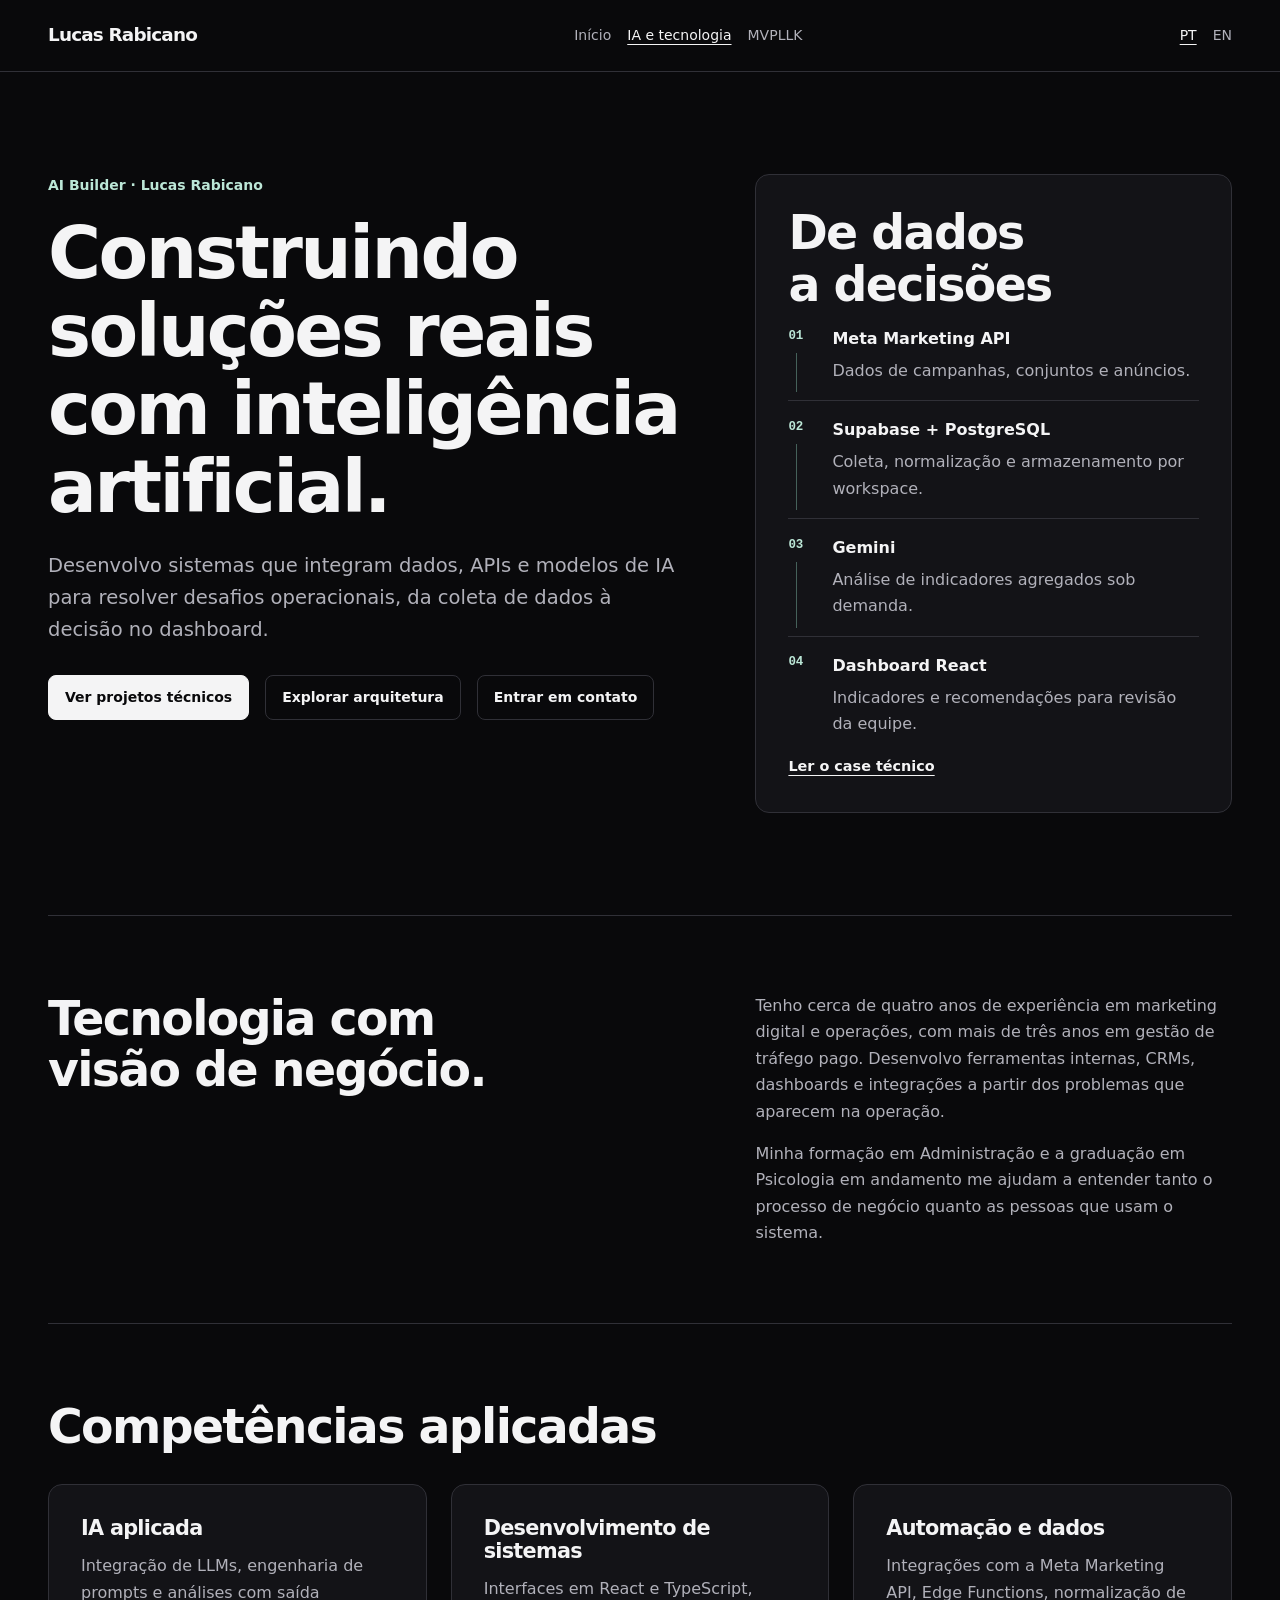
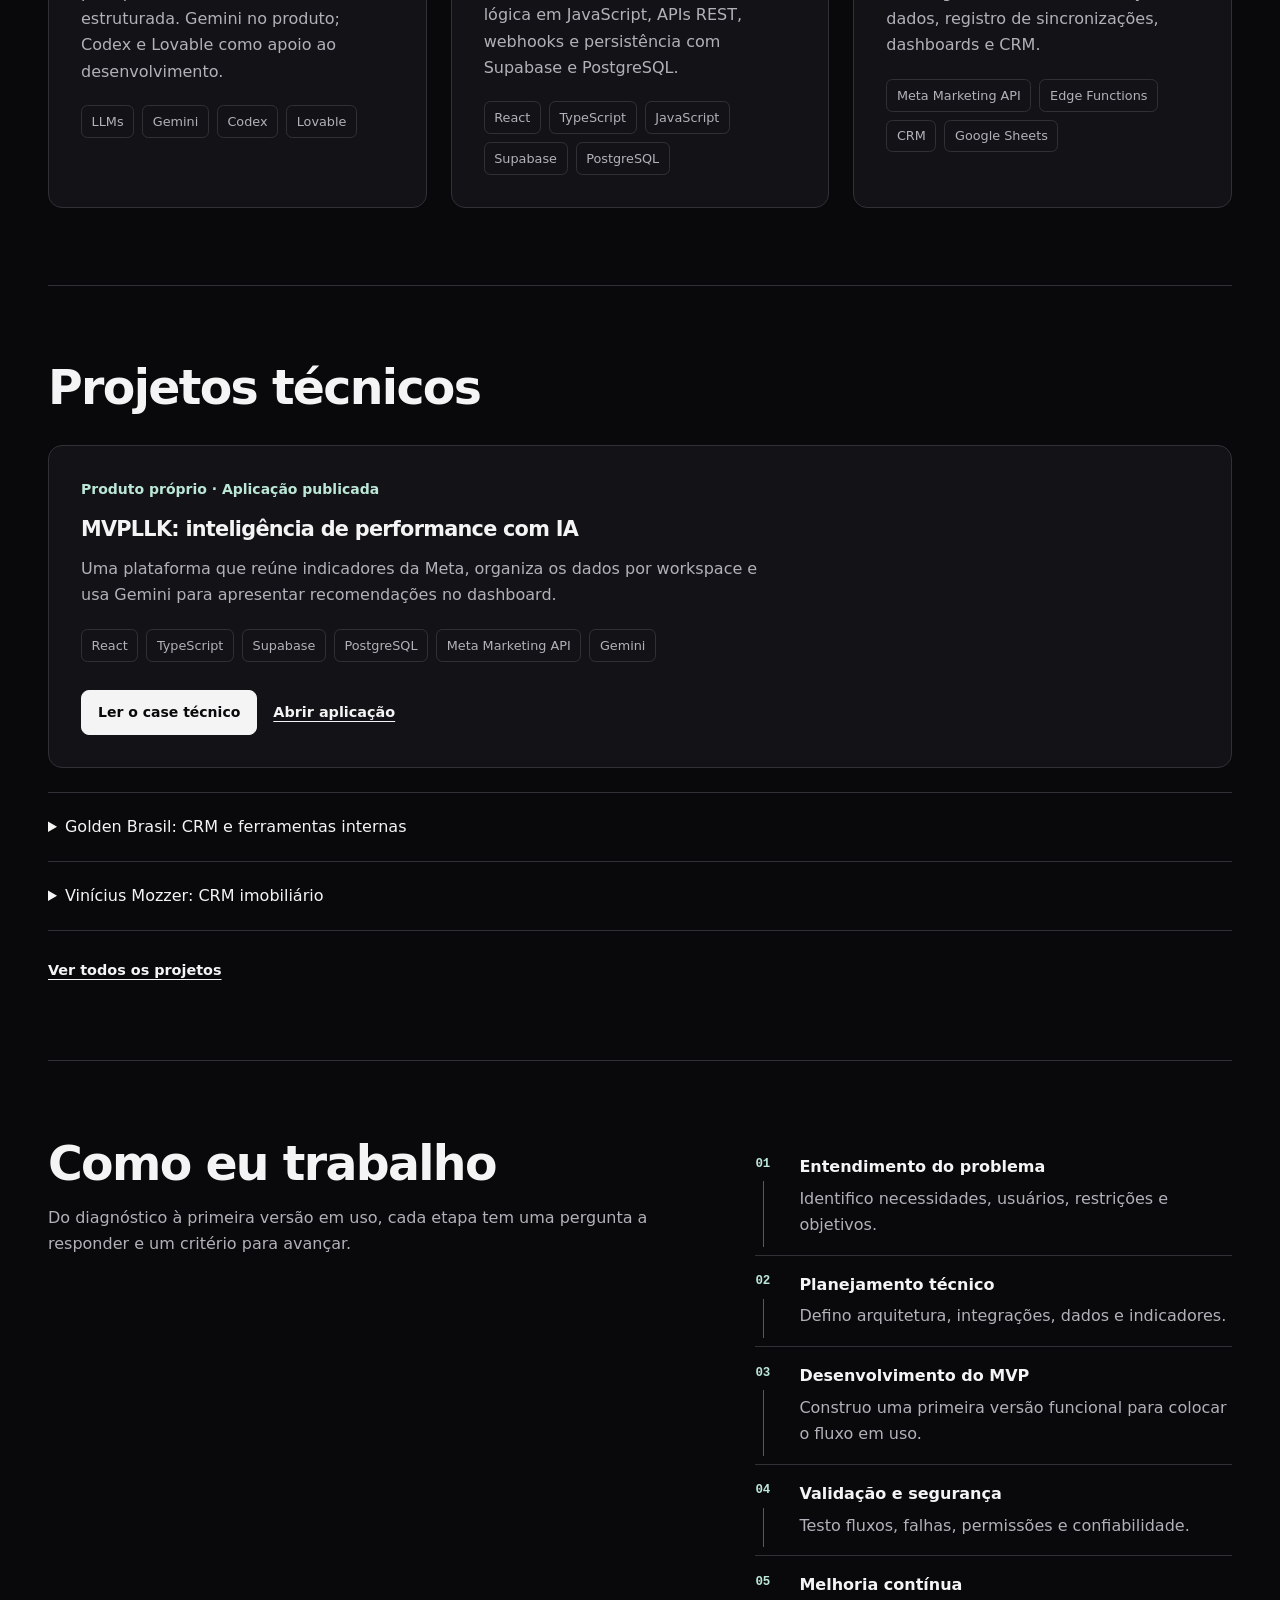
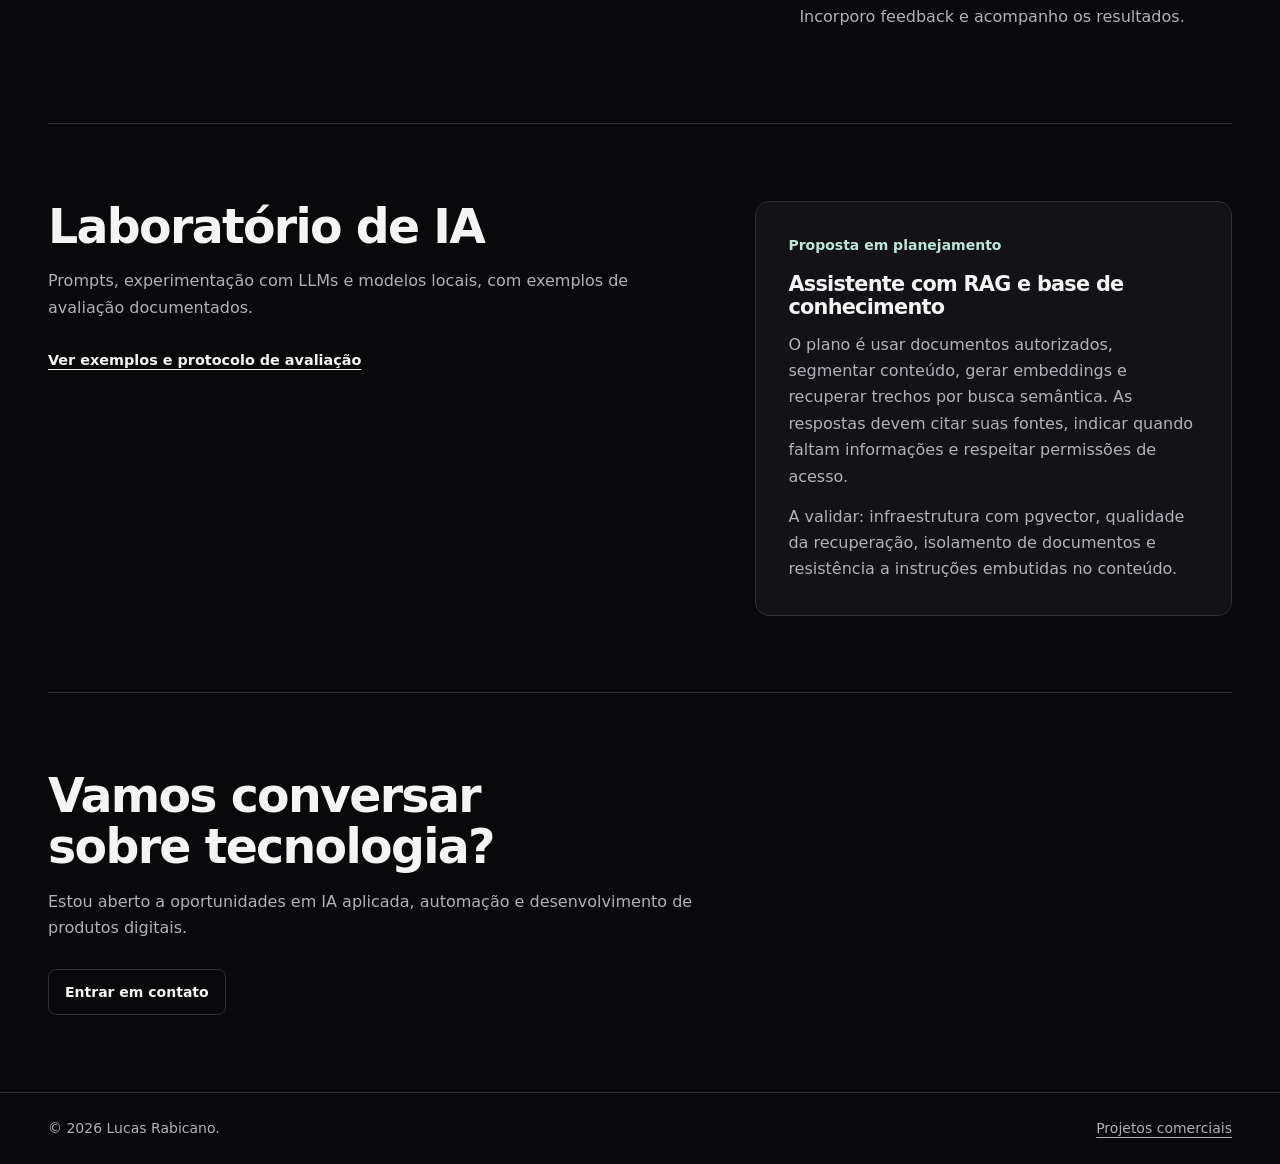
==== ia/index.html @ 8376b0f8 "Apresenta atuação em IA e case técnico do MVPLLK" ====
<!doctype html>
<html lang="pt-BR">
<head>
    <meta charset="utf-8">
    <meta name="viewport" content="width=device-width, initial-scale=1">
    <title>Lucas Rabicano | AI Builder, IA Aplicada e Desenvolvimento de Sistemas</title>
    <meta name="description" content="Conheça a atuação de Lucas Rabicano em IA aplicada, desenvolvimento de sistemas, automações e integrações, com o case técnico MVPLLK.">
    <meta name="theme-color" content="#09090b">
    <link rel="canonical" href="https://lucasluk.vercel.app/ia">
    <link rel="icon" href="/favicon.svg" type="image/svg+xml">
    <link rel="stylesheet" href="/technical.css">
    <meta property="og:type" content="website">
    <meta property="og:locale" content="pt_BR">
    <meta property="og:title" content="Lucas Rabicano | AI Builder, IA Aplicada e Desenvolvimento de Sistemas">
    <meta property="og:description" content="Conheça a atuação de Lucas Rabicano em IA aplicada, desenvolvimento de sistemas, automações e integrações, com o case técnico MVPLLK.">
    <meta property="og:url" content="https://lucasluk.vercel.app/ia">
    <meta property="og:image" content="https://lucasluk.vercel.app/og-preview.png">
    <meta name="twitter:card" content="summary_large_image">
    <meta name="twitter:title" content="Lucas Rabicano | AI Builder, IA Aplicada e Desenvolvimento de Sistemas">
    <meta name="twitter:description" content="Conheça a atuação de Lucas Rabicano em IA aplicada, desenvolvimento de sistemas, automações e integrações, com o case técnico MVPLLK.">
    <meta name="twitter:image" content="https://lucasluk.vercel.app/og-preview.png">
    <script type="application/ld+json">{"@context":"https://schema.org","@type":"WebPage","url":"https://lucasluk.vercel.app/ia","name":"Lucas Rabicano | AI Builder, IA Aplicada e Desenvolvimento de Sistemas","description":"Conheça a atuação de Lucas Rabicano em IA aplicada, desenvolvimento de sistemas, automações e integrações, com o case técnico MVPLLK.","inLanguage":"pt-BR","author":{"@type":"Person","name":"Lucas Rabicano","url":"https://lucasluk.vercel.app/"}}</script>
    <script src="/languages.js" defer></script>
    <script src="/site.js" defer></script>
</head>
<body class="technical">
    <a class="skip" href="#conteudo">Pular para o conteúdo</a>
    <header>
        <div class="wrap topbar">
            <a class="brand" href="/" data-localized>Lucas Rabicano</a>
            <nav aria-label="Navegação principal">
                <a href="/" data-localized>Início</a>
                <a href="/ia" data-localized aria-current="page">IA e tecnologia</a>
                <a href="/projetos/mvpllk" data-localized>MVPLLK</a>
            </nav>
            <nav aria-label="Idioma">
                <a href="?lang=pt" lang="pt-BR" data-language="pt">PT</a>
                <a href="?lang=en" lang="en" data-language="en">EN</a>
            </nav>
        </div>
    </header>
    <main id="conteudo" tabindex="-1">
        <section class="wrap hero-tech split" aria-labelledby="ia-title">
            <div>
                <div class="role">AI Builder · Lucas Rabicano</div>
                <h1 id="ia-title">Construindo soluções reais com inteligência artificial.</h1>
                <p class="lead">Desenvolvo sistemas que integram dados, APIs e modelos de IA para resolver desafios operacionais, da coleta de dados à decisão no dashboard.</p>
                <div class="actions">
                    <a class="button primary" href="#projetos-tecnicos">Ver projetos técnicos</a>
                    <a class="button" href="/projetos/mvpllk#arquitetura" data-localized>Explorar arquitetura</a>
                    <a class="button" href="https://wa.me/5547997831930?text=Ol%C3%A1%2C%20Lucas%21%20Vi%20seu%20portf%C3%B3lio%20e%20quero%20conversar%20sobre%20um%20projeto.">Entrar em contato</a>
                </div>
            </div>
            <div class="panel">
                <h2>De dados a decisões</h2>
                <ol class="flow">
                    <li><strong>Meta Marketing API</strong><p>Dados de campanhas, conjuntos e anúncios.</p></li>
                    <li><strong>Supabase + PostgreSQL</strong><p>Coleta, normalização e armazenamento por workspace.</p></li>
                    <li><strong>Gemini</strong><p>Análise de indicadores agregados sob demanda.</p></li>
                    <li><strong>Dashboard React</strong><p>Indicadores e recomendações para revisão da equipe.</p></li>
                </ol>
                <a class="text-link" href="/projetos/mvpllk" data-localized>Ler o case técnico</a>
            </div>
        </section>
        <section id="trajetoria" class="wrap band split" aria-labelledby="trajectory-title">
            <h2 id="trajectory-title">Tecnologia com visão de negócio.</h2>
            <div>
                <p>Tenho cerca de quatro anos de experiência em marketing digital e operações, com mais de três anos em gestão de tráfego pago. Desenvolvo ferramentas internas, CRMs, dashboards e integrações a partir dos problemas que aparecem na operação.</p>
                <p>Minha formação em Administração e a graduação em Psicologia em andamento me ajudam a entender tanto o processo de negócio quanto as pessoas que usam o sistema.</p>
            </div>
        </section>
        <section id="competencias" class="wrap band" aria-labelledby="skills-title">
            <h2 id="skills-title">Competências aplicadas</h2>
            <div class="stack cols">
                <div class="panel"><h3>IA aplicada</h3><p>Integração de LLMs, engenharia de prompts e análises com saída estruturada. Gemini no produto; Codex e Lovable como apoio ao desenvolvimento.</p><ul class="tags"><li>LLMs</li><li>Gemini</li><li>Codex</li><li>Lovable</li></ul></div>
                <div class="panel"><h3>Desenvolvimento de sistemas</h3><p>Interfaces em React e TypeScript, lógica em JavaScript, APIs REST, webhooks e persistência com Supabase e PostgreSQL.</p><ul class="tags"><li>React</li><li>TypeScript</li><li>JavaScript</li><li>Supabase</li><li>PostgreSQL</li></ul></div>
                <div class="panel"><h3>Automação e dados</h3><p>Integrações com a Meta Marketing API, Edge Functions, normalização de dados, registro de sincronizações, dashboards e CRM.</p><ul class="tags"><li>Meta Marketing API</li><li>Edge Functions</li><li>CRM</li><li>Google Sheets</li></ul></div>
            </div>
        </section>
        <section id="projetos-tecnicos" class="wrap band" aria-labelledby="technical-projects-title">
            <h2 id="technical-projects-title">Projetos técnicos</h2>
            <article class="panel stack">
                <div><div class="role">Produto próprio · Aplicação publicada</div><h3>MVPLLK: inteligência de performance com IA</h3>
                <p>Uma plataforma que reúne indicadores da Meta, organiza os dados por workspace e usa Gemini para apresentar recomendações no dashboard.</p>
                <ul class="tags"><li>React</li><li>TypeScript</li><li>Supabase</li><li>PostgreSQL</li><li>Meta Marketing API</li><li>Gemini</li></ul>
                <div class="actions"><a class="button primary" href="/projetos/mvpllk" data-localized>Ler o case técnico</a><a class="text-link" href="https://mvpllk.vercel.app/">Abrir aplicação</a></div></div>
            </article>
            <div class="project-list">
                <details>
                    <summary>Golden Brasil: CRM e ferramentas internas</summary>
                    <p>Projeto de cliente. Atuei no desenvolvimento e aprimoramento do CRM interno, dos painéis e de ferramentas de apoio à operação comercial, além do site institucional. O case público mostra o site; as ferramentas internas são de acesso restrito.</p>
                    <a class="text-link" href="/#golden-brasil" data-localized>Ver o projeto Golden Brasil</a>
                </details>
                <details>
                    <summary>Vinícius Mozzer: CRM imobiliário</summary>
                    <p>Projeto de cliente para centralizar leads, visitas, propostas e comissões. A interface pública é a entrada do CRM; os dados e rotinas internas ficam restritos à operação.</p>
                    <a class="text-link" href="https://crm.viniciusmozzer.com.br/">Abrir CRM publicado</a>
                </details>
            </div>
            <div class="actions"><a class="text-link" href="/#projetos" data-localized>Ver todos os projetos</a></div>
        </section>
        <section id="metodo" class="wrap band split" aria-labelledby="method-title">
            <div><h2 id="method-title">Como eu trabalho</h2><p>Do diagnóstico à primeira versão em uso, cada etapa tem uma pergunta a responder e um critério para avançar.</p></div>
            <ol class="flow"><li><strong>Entendimento do problema</strong><p>Identifico necessidades, usuários, restrições e objetivos.</p></li>
                <li><strong>Planejamento técnico</strong><p>Defino arquitetura, integrações, dados e indicadores.</p></li>
                <li><strong>Desenvolvimento do MVP</strong><p>Construo uma primeira versão funcional para colocar o fluxo em uso.</p></li>
                <li><strong>Validação e segurança</strong><p>Testo fluxos, falhas, permissões e confiabilidade.</p></li>
                <li><strong>Melhoria contínua</strong><p>Incorporo feedback e acompanho os resultados.</p></li></ol>
        </section>
        <section id="laboratorio" class="wrap band split" aria-labelledby="lab-title">
            <div><h2 id="lab-title">Laboratório de IA</h2><p>Prompts, experimentação com LLMs e modelos locais, com exemplos de avaliação documentados.</p><div class="actions"><a class="text-link" href="/#experimentos-llm" data-localized>Ver exemplos e protocolo de avaliação</a></div></div>
            <article class="panel">
                <div class="role">Proposta em planejamento</div>
                <h3>Assistente com RAG e base de conhecimento</h3>
                <p>O plano é usar documentos autorizados, segmentar conteúdo, gerar embeddings e recuperar trechos por busca semântica. As respostas devem citar suas fontes, indicar quando faltam informações e respeitar permissões de acesso.</p>
                <p>A validar: infraestrutura com pgvector, qualidade da recuperação, isolamento de documentos e resistência a instruções embutidas no conteúdo.</p>
            </article>
        </section>
        <section id="contato" class="wrap band" aria-labelledby="contact-title">
            <h2 id="contact-title">Vamos conversar sobre tecnologia?</h2>
            <p>Estou aberto a oportunidades em IA aplicada, automação e desenvolvimento de produtos digitais.</p>
            <div class="actions"><a class="button" href="https://wa.me/5547997831930?text=Ol%C3%A1%2C%20Lucas%21%20Vi%20seu%20portf%C3%B3lio%20e%20quero%20conversar%20sobre%20um%20projeto.">Entrar em contato</a></div>
        </section>
    </main>
    <footer>
        <div class="wrap footbar">
            <span>© <span data-year>2026</span> Lucas Rabicano.</span>
            <a href="/#projetos" data-localized>Projetos comerciais</a>
        </div>
    </footer>
</body>
</html>
---- technical.css ----
:root{color-scheme:dark;--ink:#f4f4f5;--muted:#b1b1ba;--line:#303037;--base:#09090b;--surface:#131317;--signal:#bce7d7}
*,*::before,*::after{box-sizing:border-box}
[hidden]{display:none!important}
body.technical{margin:0;background:var(--base);color:var(--ink);font:16px/1.65 Inter,system-ui,sans-serif}
.technical a{color:inherit;text-underline-offset:.25em}
.technical :focus-visible,.project-filters :focus-visible{outline:2px solid var(--signal,#bce7d7);outline-offset:4px}
.technical .wrap{width:min(100% - 3rem,74rem);margin-inline:auto}
.technical .skip{position:absolute;z-index:10;top:.5rem;left:1rem;transform:translateY(-200%);background:var(--ink);color:var(--base);padding:.6rem 1rem}
.technical .skip:focus{transform:none}
.technical header,.technical footer{border-block-end:1px solid var(--line)}
.technical .topbar,.technical .footbar{display:flex;align-items:center;justify-content:space-between;flex-wrap:wrap;gap:.5rem 1rem;padding-block:1rem}
.technical .brand{font-size:1.15rem;font-weight:750;letter-spacing:-.045em;text-decoration:none}
.technical nav{display:flex;flex-wrap:wrap;gap:.25rem 1rem;align-items:center}
.technical nav a{padding:.5rem 0;font-size:.875rem;text-decoration:none;color:var(--muted)}
.technical nav a:hover,.technical nav [aria-current]{color:var(--ink);text-decoration:underline}
.technical h1,.technical h2,.technical h3,.technical p{margin:0}
.technical h1,.technical h2,.technical h3{line-height:1.08;letter-spacing:-.035em;font-weight:580}
.technical h1{font-size:clamp(2.55rem,5.65vw,5.1rem);max-width:18ch;text-wrap:balance}
.technical h2{font-size:clamp(1.9rem,3.7vw,3rem);max-width:27ch;text-wrap:balance}
.technical h3{font-size:1.3rem}
.technical p{color:var(--muted);max-width:67ch}
.technical p+p,.technical h2+p,.technical h3+p{margin-top:1rem}
.technical .hero-tech{padding-block:clamp(3rem,8vw,7rem)}
.technical .split{display:grid;gap:clamp(1.75rem,5vw,4.5rem);align-items:start}
.technical .split>*{min-width:0}
.technical .lead{font-size:clamp(1.05rem,1.6vw,1.22rem);margin-top:1.5rem}
.technical .actions{display:flex;flex-wrap:wrap;align-items:center;gap:.75rem 1rem;margin-top:1.75rem}
.technical .button{display:inline-flex;align-items:center;justify-content:center;min-height:2.75rem;padding:.65rem 1rem;border:1px solid var(--line);border-radius:.5rem;text-decoration:none;font-weight:650;font-size:.875rem;transition:background .18s,color .18s}
.technical .button.primary{background:var(--ink);color:var(--base);border-color:var(--ink)}
.technical .button:hover{background:#292930}
.technical .button.primary:hover{background:#ceceD4}
.technical .text-link{font-size:.9rem;text-decoration:underline;font-weight:600}
.technical .text-link:hover{color:var(--signal)}
.technical section[id]{scroll-margin-top:1rem}
.technical .band{border-top:1px solid var(--line);padding-block:clamp(2.5rem,6vw,5rem)}
.technical .panel{border:1px solid var(--line);background:var(--surface);border-radius:.875rem;padding:clamp(1rem,3vw,2rem)}
.technical .panel>p{margin-top:.85rem}
.technical .tags{list-style:none;display:flex;flex-wrap:wrap;gap:.5rem;margin:1.25rem 0 0;padding:0}
.technical .tags li{border:1px solid var(--line);border-radius:.4rem;padding:.3rem .6rem;color:var(--muted);font-size:.8rem}
.technical .role{color:var(--signal);font-size:.875rem;font-weight:650;margin-bottom:1rem}
.technical .signal{color:var(--signal);font-weight:650}
.technical .stack{display:grid;gap:1.5rem;margin-top:2rem}
.technical .lines{display:grid;gap:0;margin:1.5rem 0 0;padding:0;list-style:none}
.technical .lines>li{border-top:1px solid var(--line);padding:1rem 0}
.technical .lines strong{display:block}
.technical .lines p{margin-top:.35rem}
.technical .flow{counter-reset:step;list-style:none;padding:0;margin:0;display:grid;gap:0}
.technical .flow>li{counter-increment:step;position:relative;min-width:0;padding:1rem 0 1rem 2.75rem}
.technical .flow>li::before{content:counter(step,decimal-leading-zero);position:absolute;top:1.05rem;left:0;color:var(--signal);font:600 .78rem/1.6 ui-monospace,monospace}
.technical .flow>li:not(:last-child)::after{content:"";position:absolute;left:.46rem;top:2.7rem;bottom:.5rem;border-left:1px solid #45615a}
.technical .flow>li+li{border-top:1px solid var(--line)}
.technical .flow strong,.technical .flow summary{font-weight:650}
.technical .flow p{margin-top:.35rem}
.technical details summary{cursor:pointer;padding:.55rem 0;min-height:2.75rem}
.technical details[open] summary{color:var(--signal)}
.technical details p{padding-bottom:.65rem}
.technical .project-list{border-bottom:1px solid var(--line);margin-top:1.5rem}
.technical .project-list details{border-top:1px solid var(--line);padding:.75rem 0}
.technical .project-list .text-link{display:inline-block;margin:.3rem 0 .85rem}
.technical .media{width:100%;height:auto;display:block;border:1px solid var(--line);border-radius:.875rem;background:#000}
.technical figure{margin:0}
.technical figcaption{font-size:.875rem;color:var(--muted);margin-top:.7rem}
.technical footer{border-block-start:1px solid var(--line);border-block-end:0}
.technical .footbar{padding-block:1.5rem;color:var(--muted);font-size:.875rem}
.project-filters{display:flex;gap:.5rem;flex-wrap:wrap;margin-bottom:1.75rem}
.project-filters button{min-height:2.75rem;padding:.55rem .9rem;border:1px solid #3f3f46;border-radius:.5rem;color:#e4e4e7;background:#18181b;font-size:.875rem}
.project-filters button:hover{border-color:#a1a1aa}
.project-filters button[aria-pressed=true]{background:#fafafa;color:#09090b;border-color:#fafafa}
.project-filter-empty{color:#b1b1ba;margin-top:1.25rem}
@media(min-width:820px){.technical .split{grid-template-columns:minmax(0,1.35fr) minmax(0,1fr)}.technical .stack.cols{grid-template-columns:repeat(3,minmax(0,1fr))}}
@media(prefers-reduced-motion:reduce){.technical *,.technical *::before,.technical *::after{animation:none!important;scroll-behavior:auto!important;transition:none!important}}
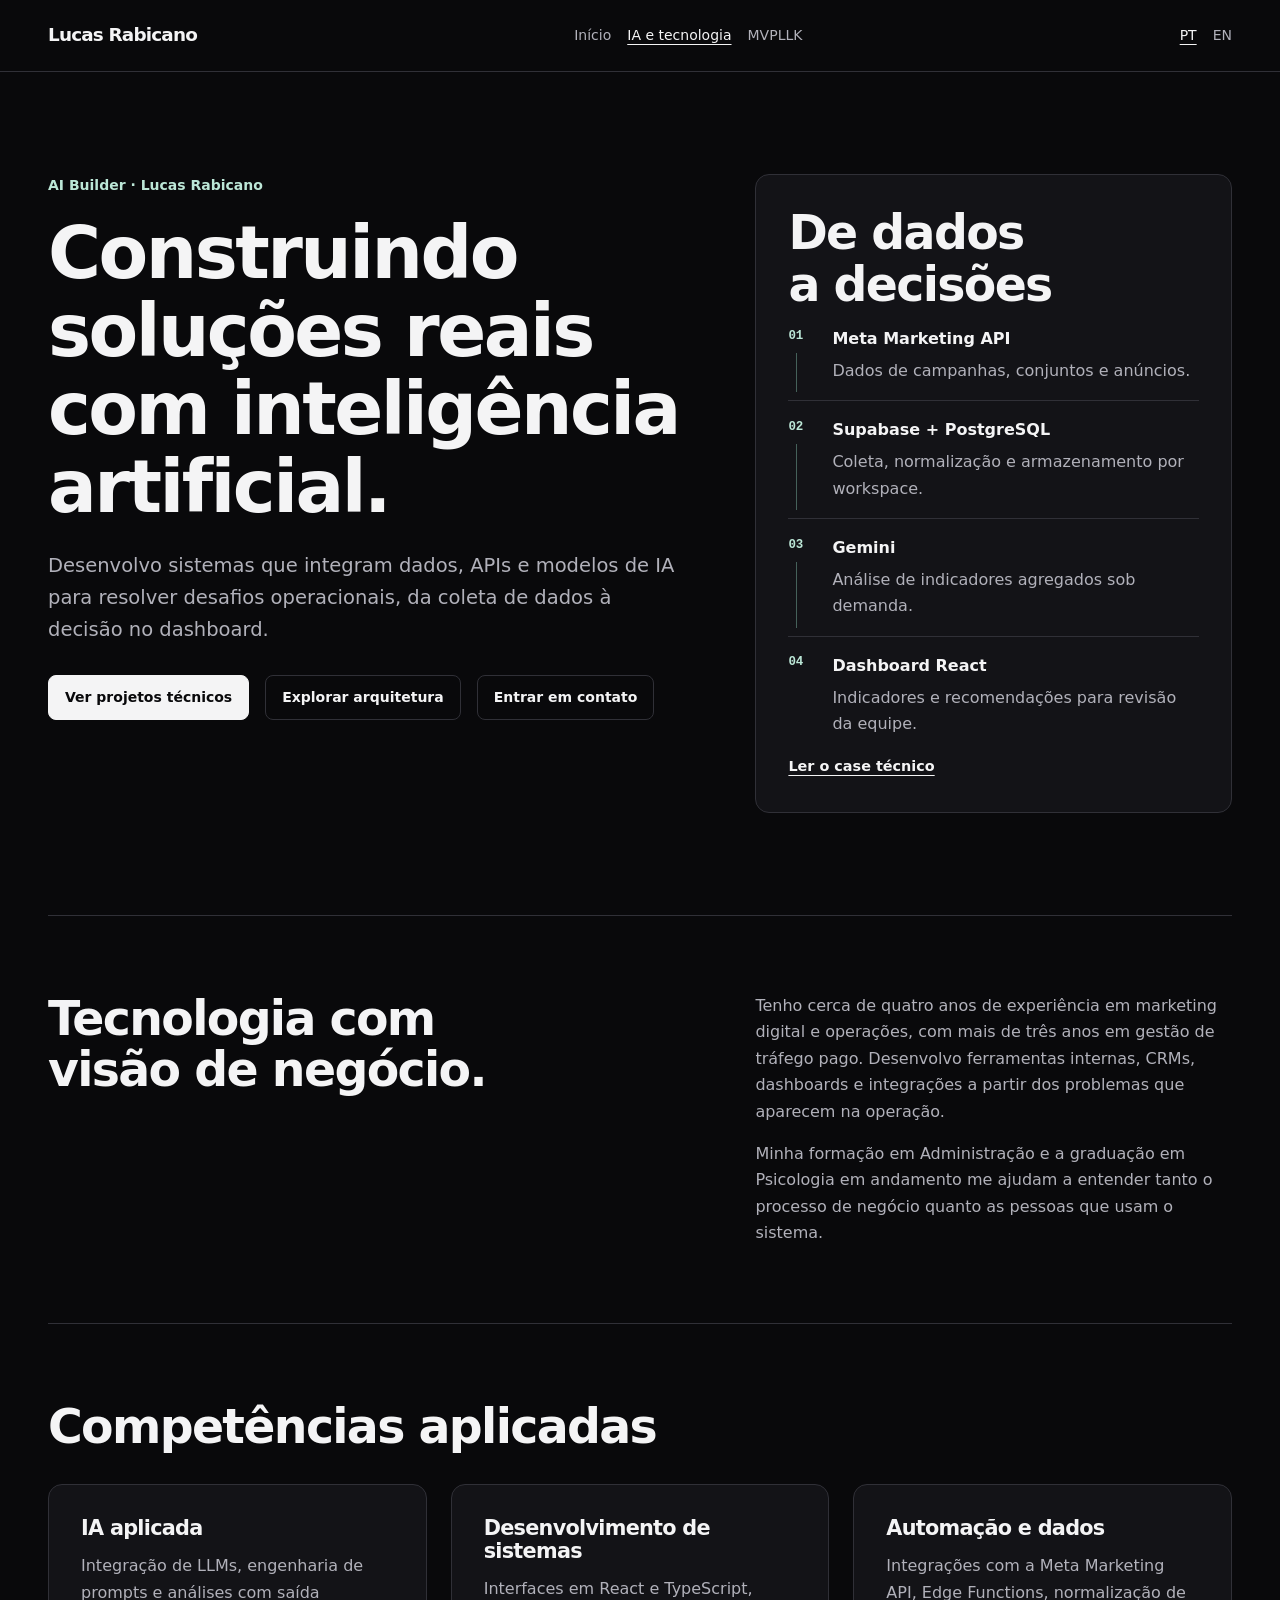
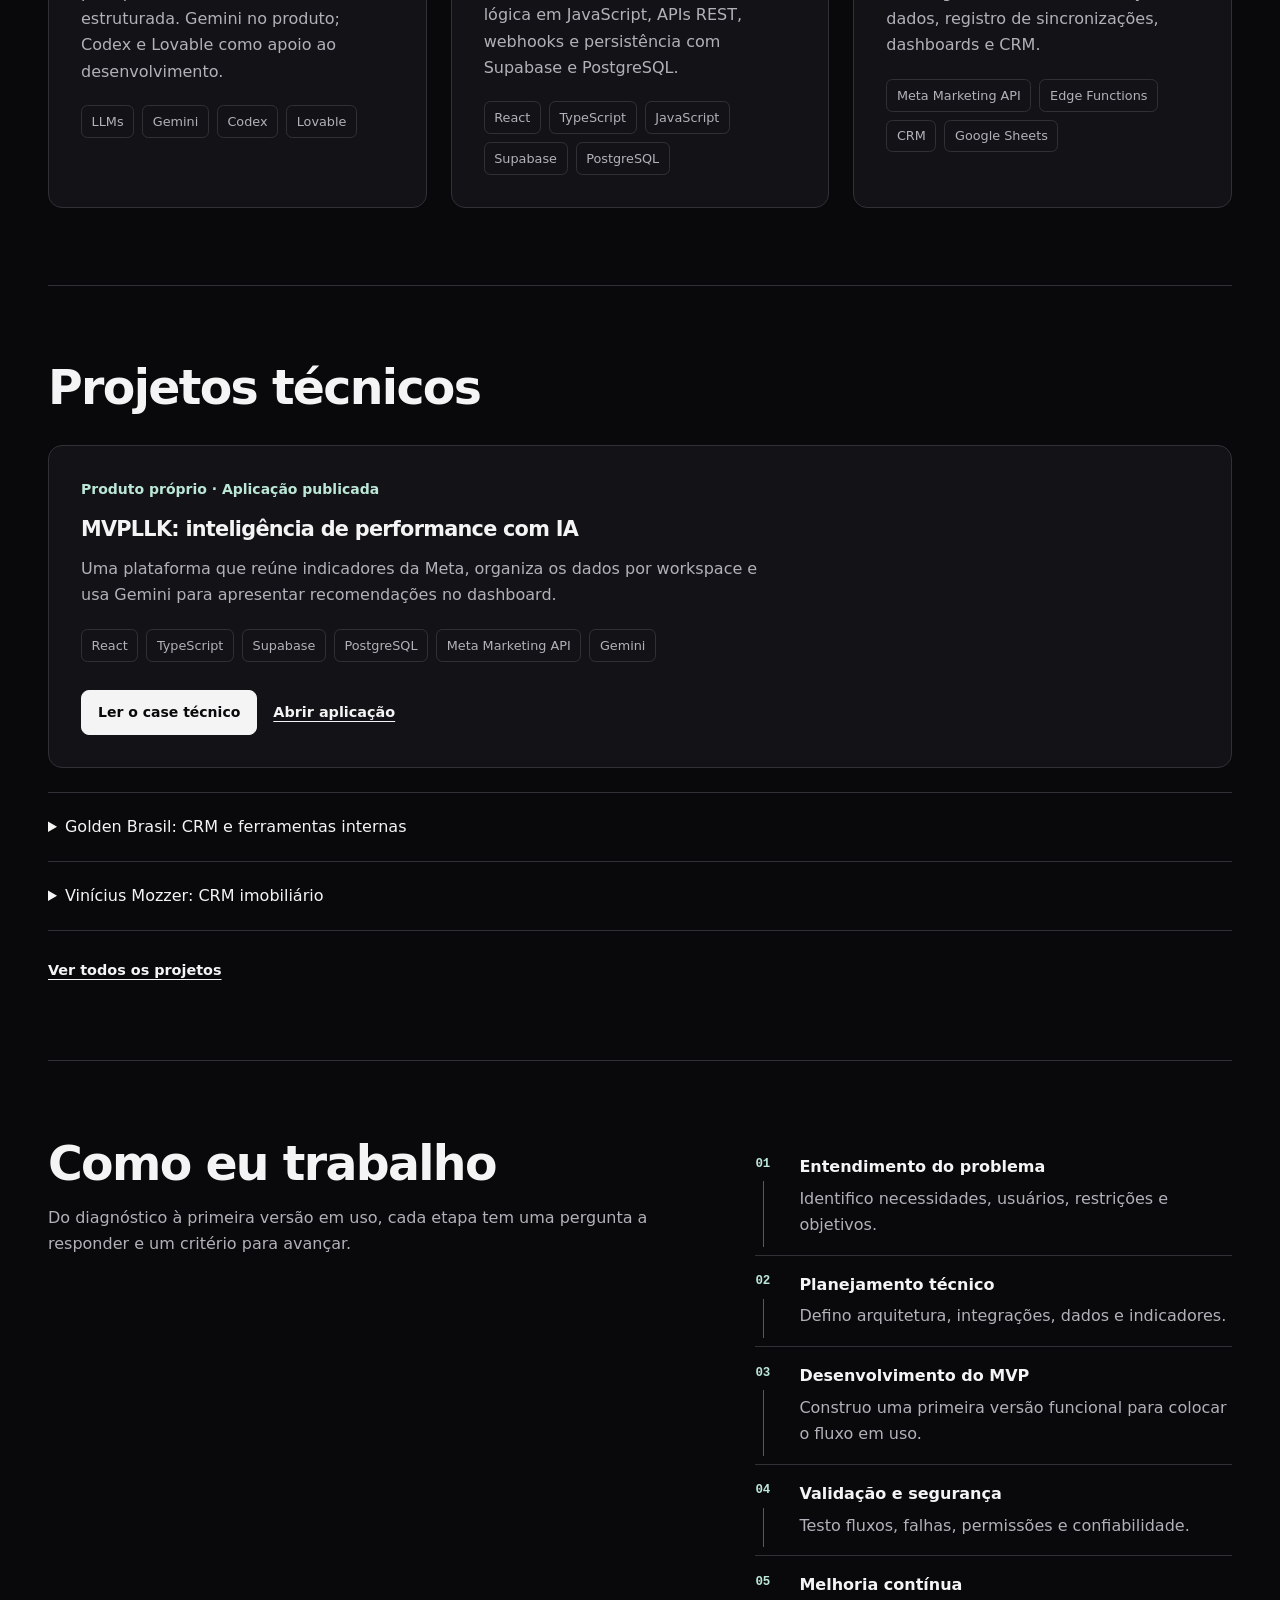
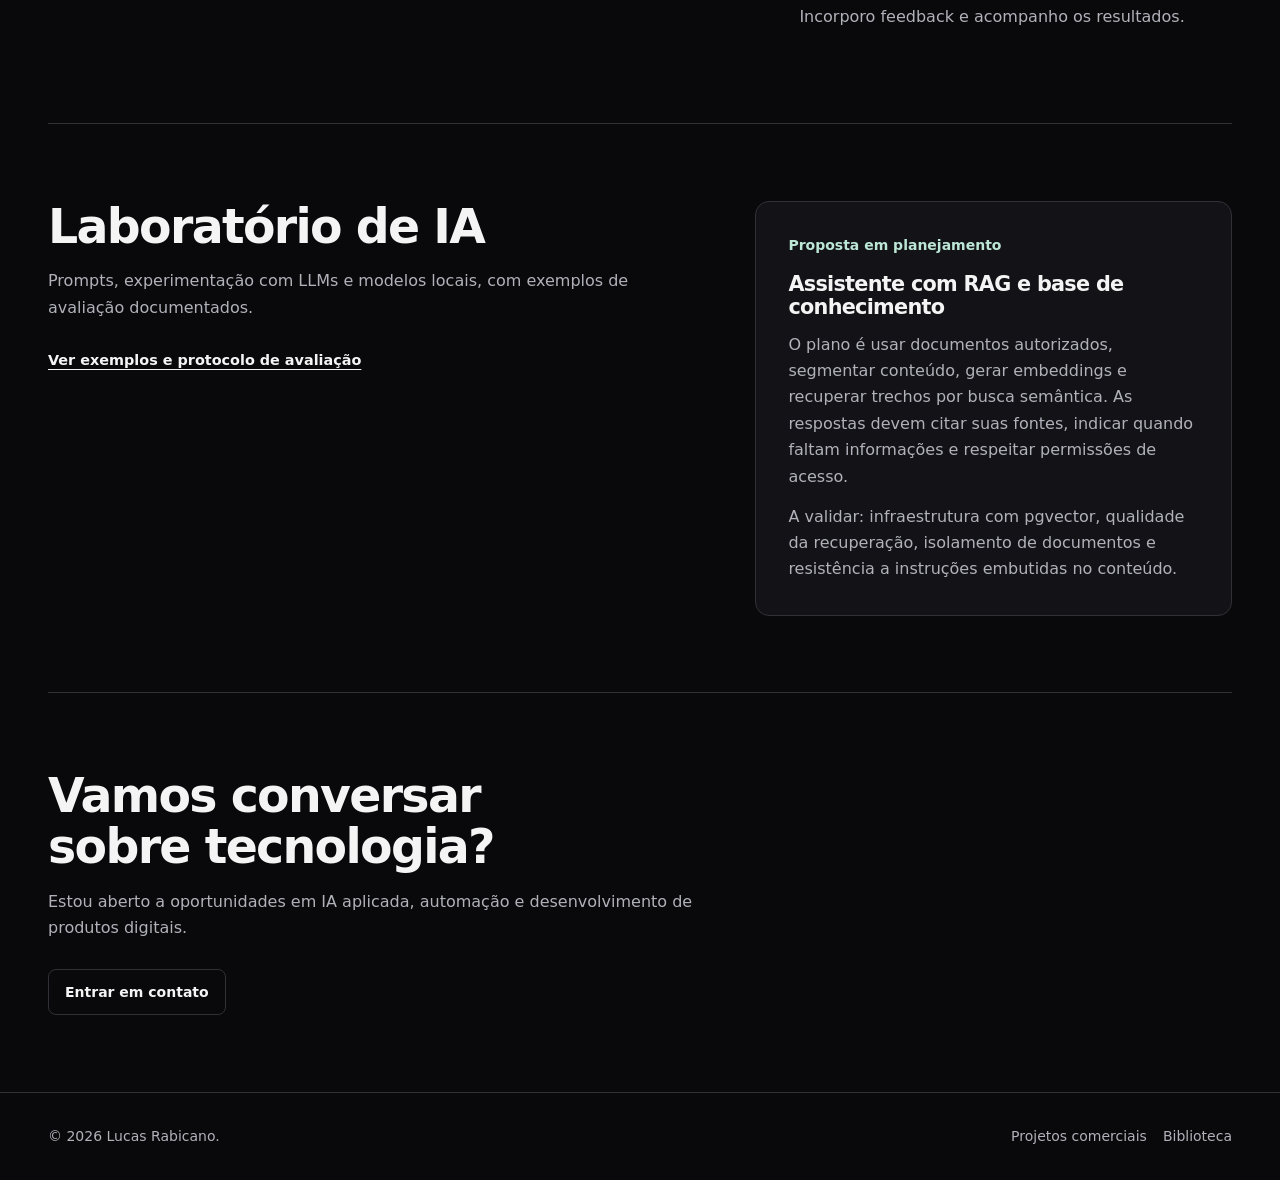
==== commit e3b0eee3: "Adiciona biblioteca com transições por rolagem" ====
--- a/ia/index.html
+++ b/ia/index.html
@@ -94,7 +94,7 @@
                 <details>
                     <summary>Vinícius Mozzer: CRM imobiliário</summary>
                     <p>Projeto de cliente para centralizar leads, visitas, propostas e comissões. A interface pública é a entrada do CRM; os dados e rotinas internas ficam restritos à operação.</p>
-                    <a class="text-link" href="https://crm.viniciusmozzer.com.br/">Abrir CRM publicado</a>
+                    <a class="text-link" href="/#vini-imoveis-crm" data-localized>Ver o projeto Vini Imóveis CRM</a>
                 </details>
             </div>
             <div class="actions"><a class="text-link" href="/#projetos" data-localized>Ver todos os projetos</a></div>
@@ -125,7 +125,10 @@
     <footer>
         <div class="wrap footbar">
             <span>© <span data-year>2026</span> Lucas Rabicano.</span>
-            <a href="/#projetos" data-localized>Projetos comerciais</a>
+            <nav aria-label="Navegação do rodapé">
+                <a href="/#projetos" data-localized>Projetos comerciais</a>
+                <a href="/biblioteca#automacao" data-localized>Biblioteca</a>
+            </nav>
         </div>
     </footer>
 </body>
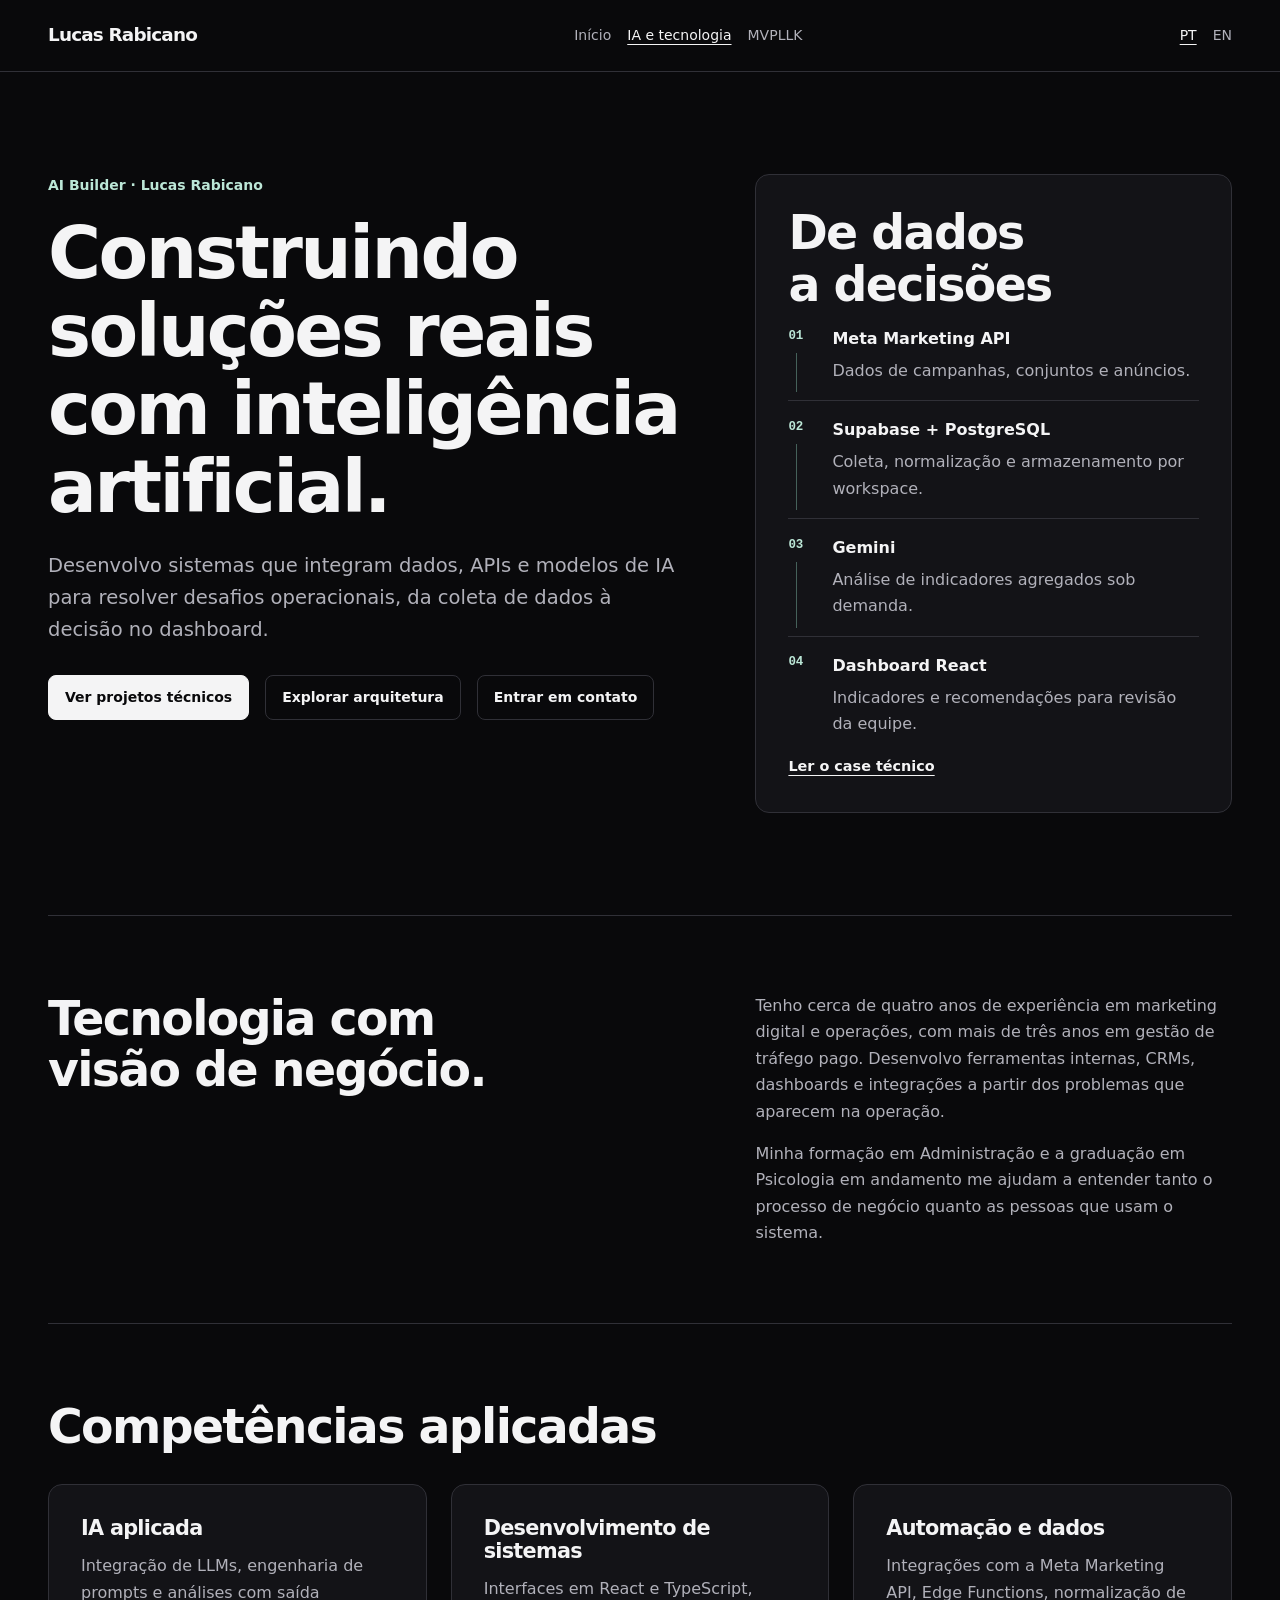
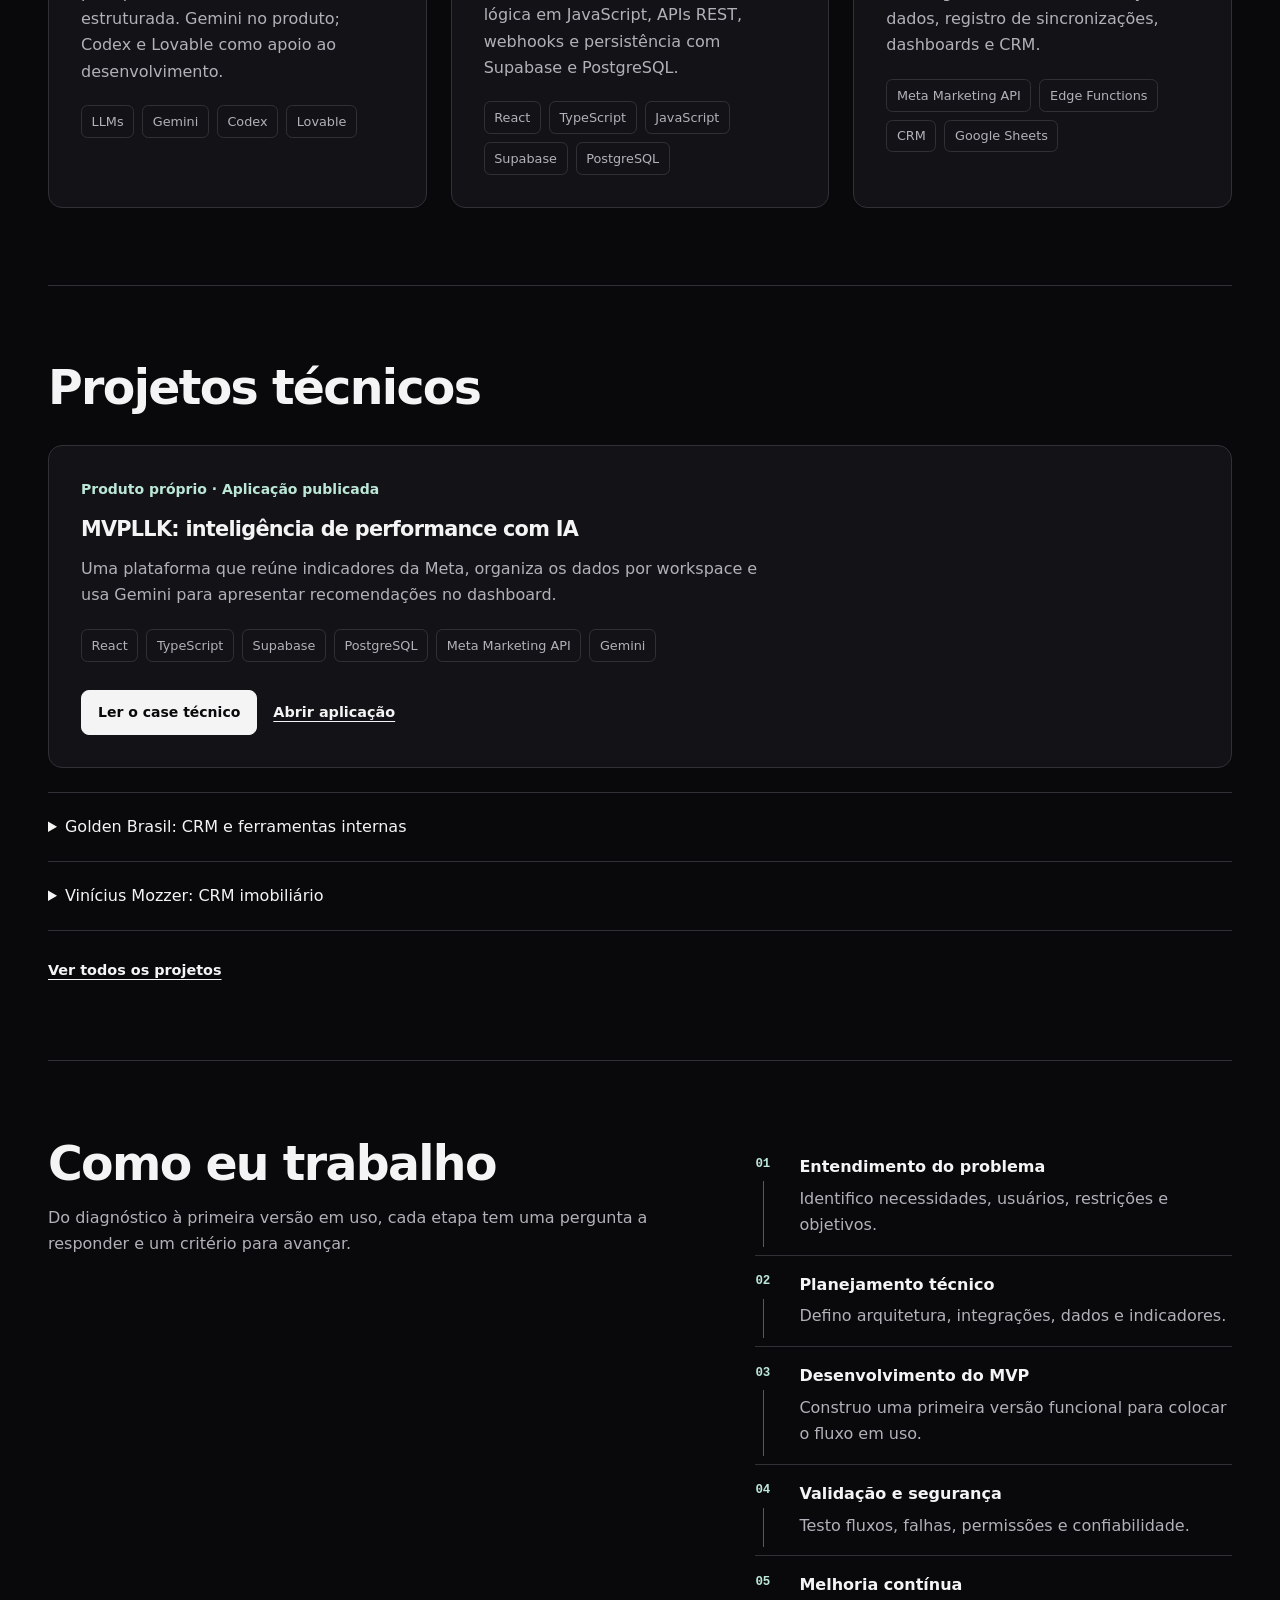
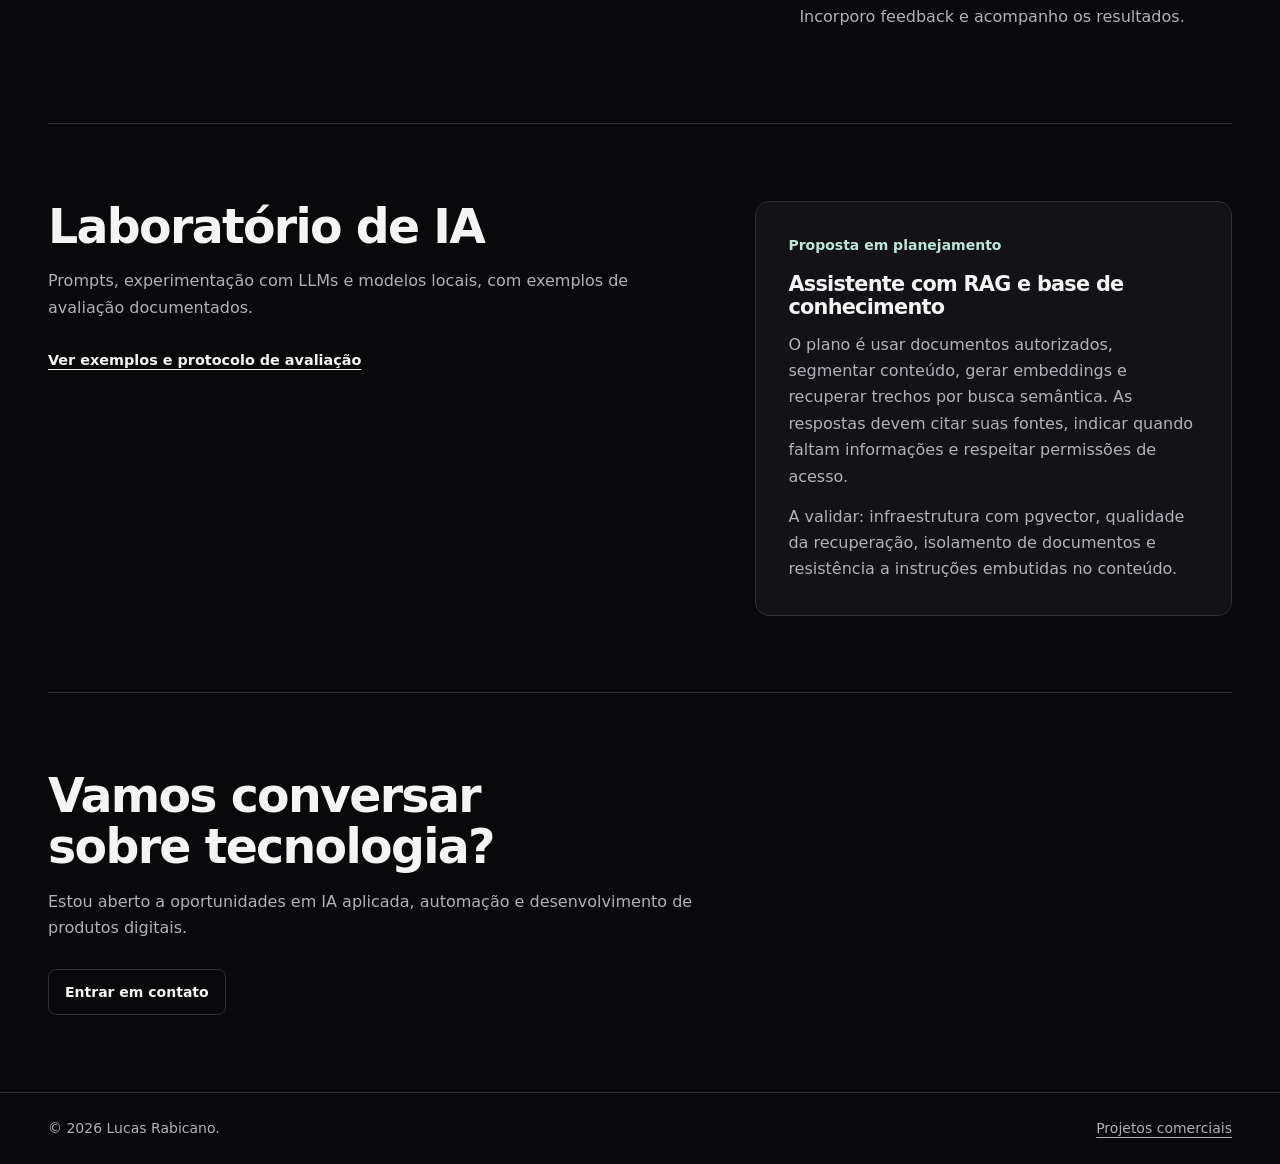
==== commit 7294df3c: "Remove a biblioteca do portfólio" ====
--- a/ia/index.html
+++ b/ia/index.html
@@ -125,10 +125,7 @@
     <footer>
         <div class="wrap footbar">
             <span>© <span data-year>2026</span> Lucas Rabicano.</span>
-            <nav aria-label="Navegação do rodapé">
-                <a href="/#projetos" data-localized>Projetos comerciais</a>
-                <a href="/biblioteca#automacao" data-localized>Biblioteca</a>
-            </nav>
+            <a href="/#projetos" data-localized>Projetos comerciais</a>
         </div>
     </footer>
 </body>
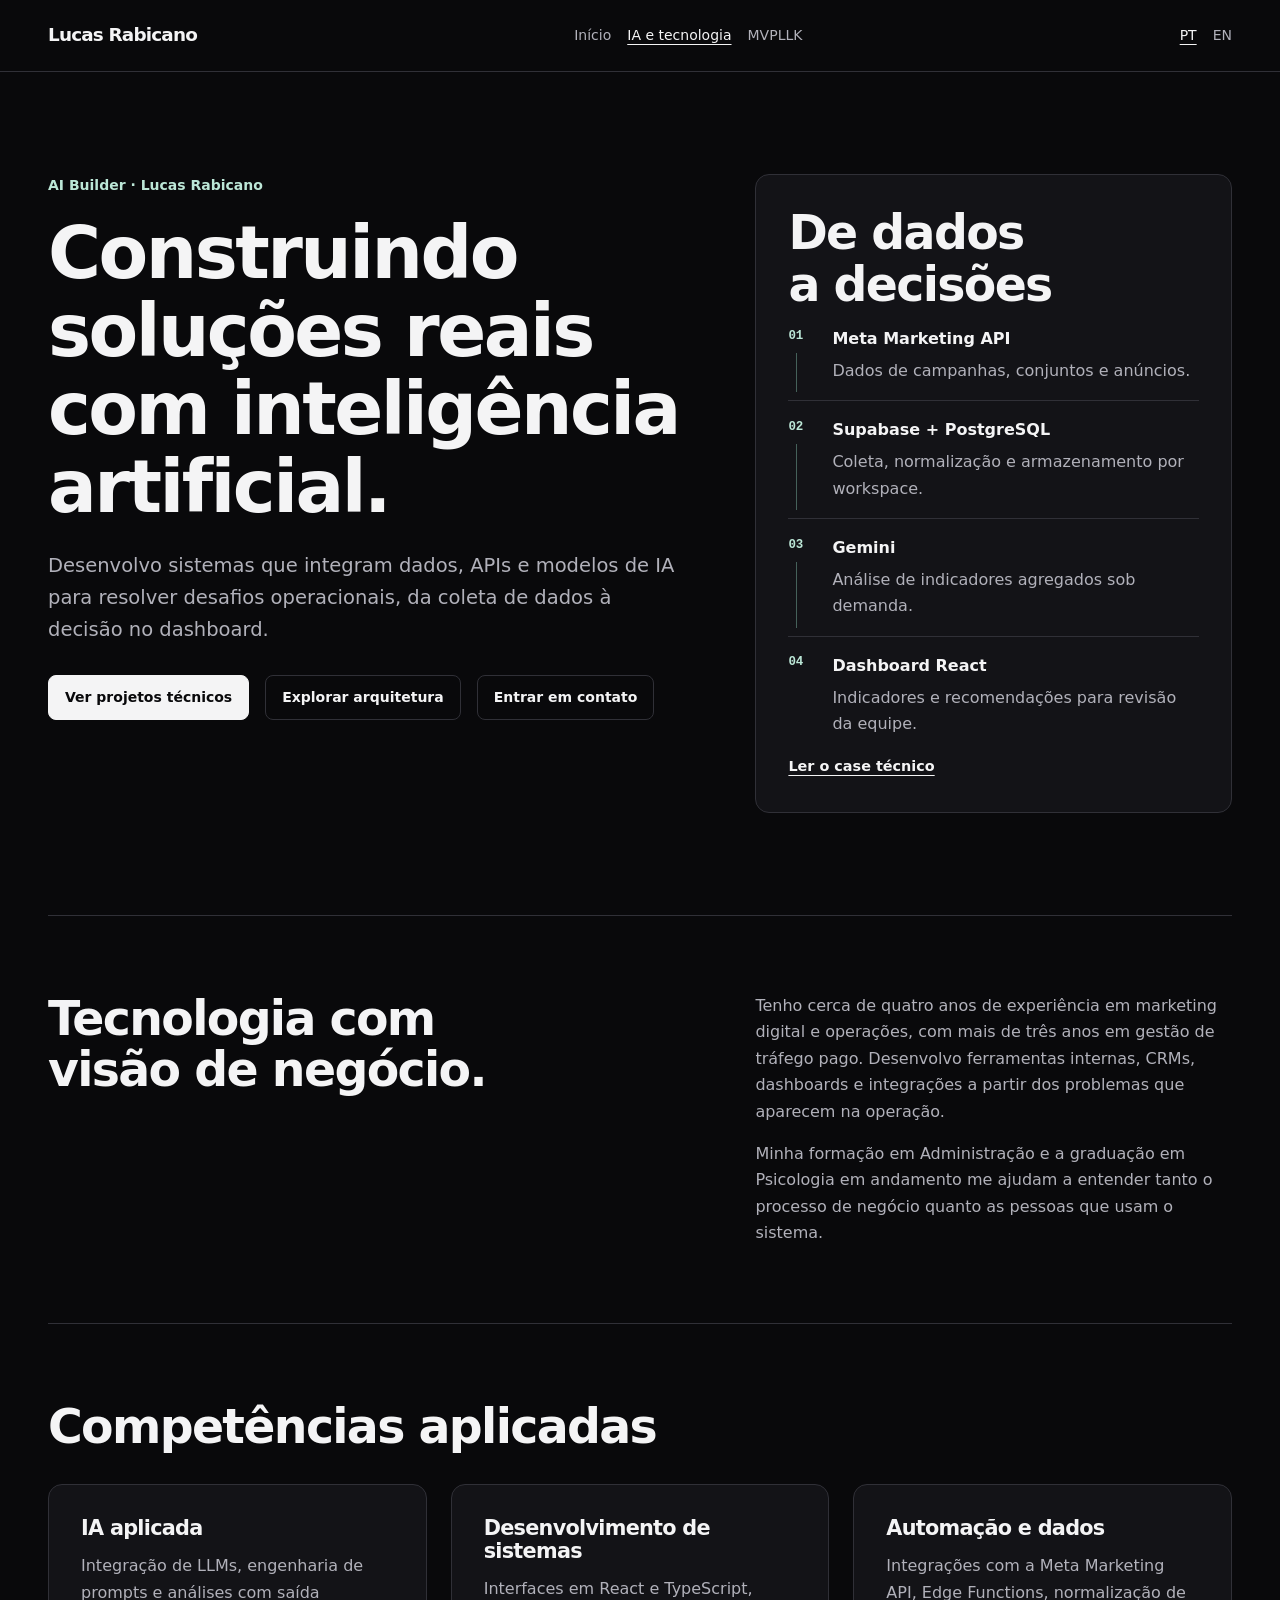
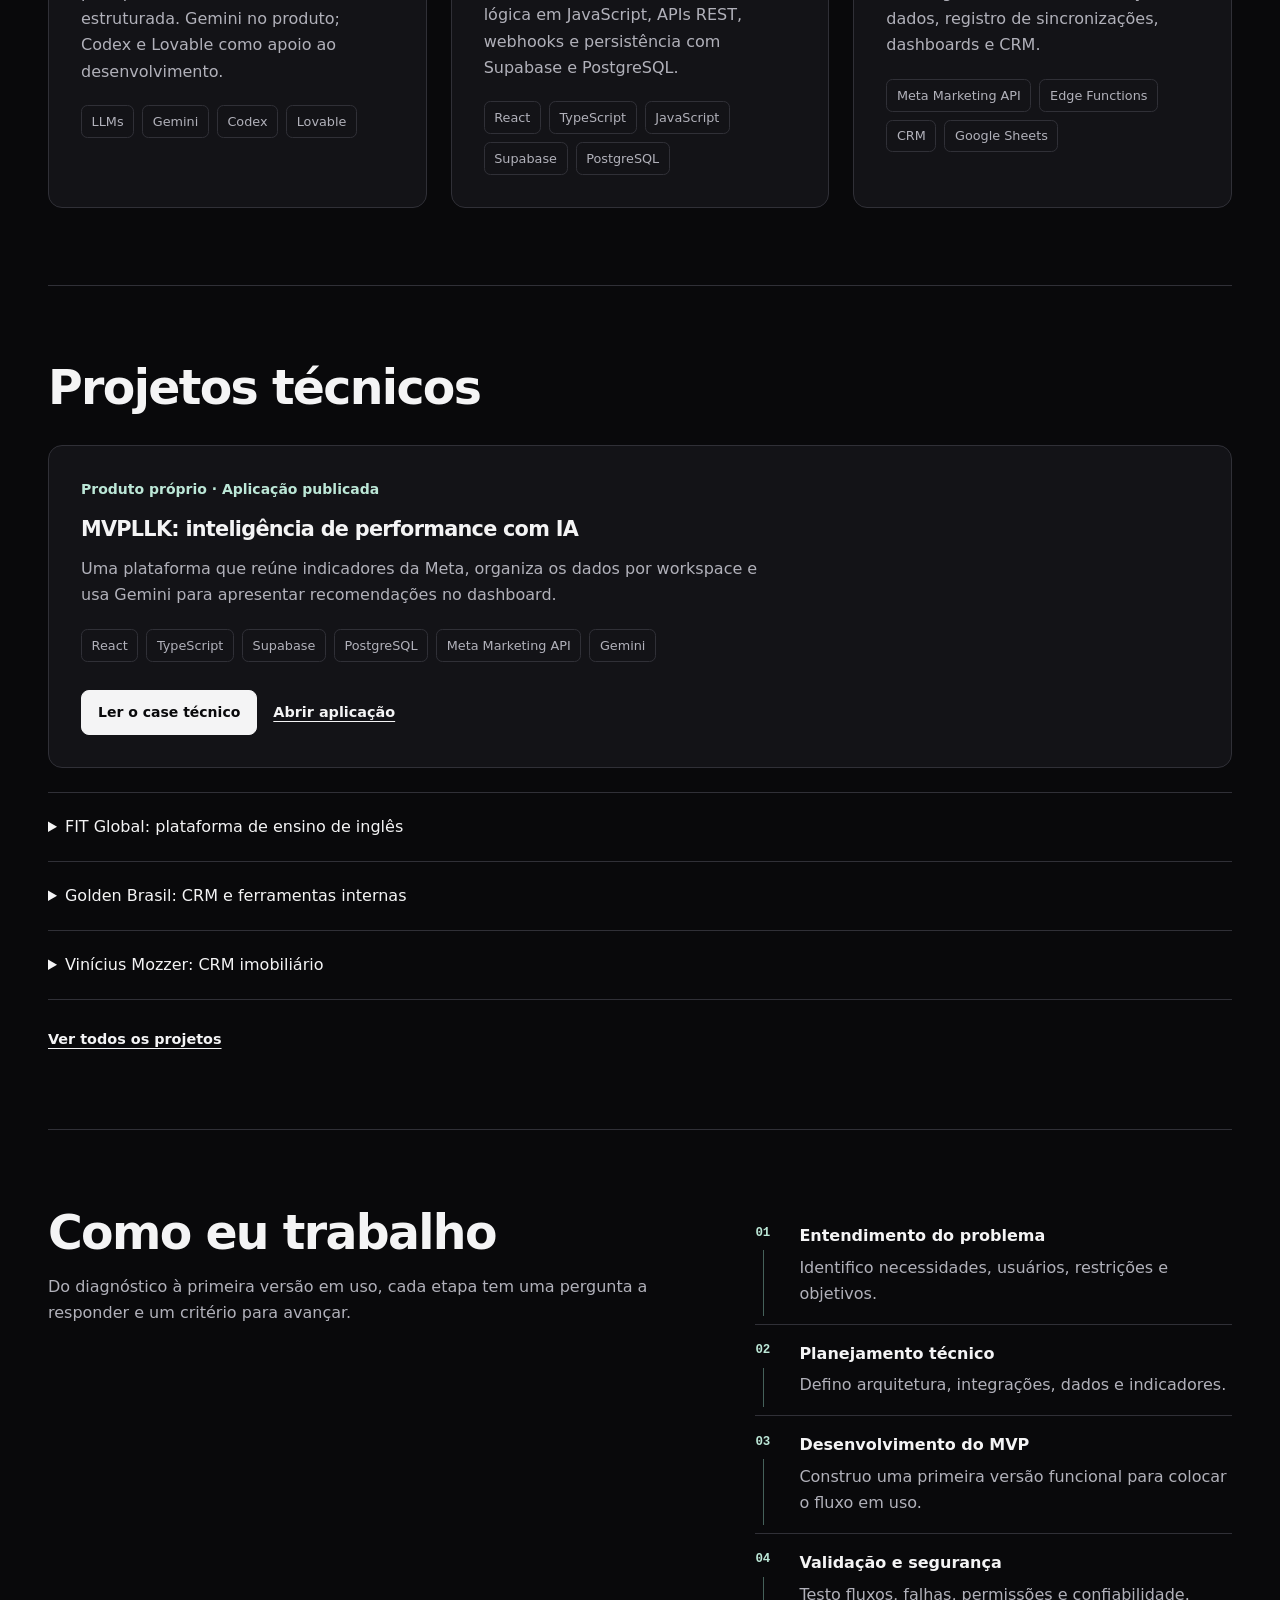
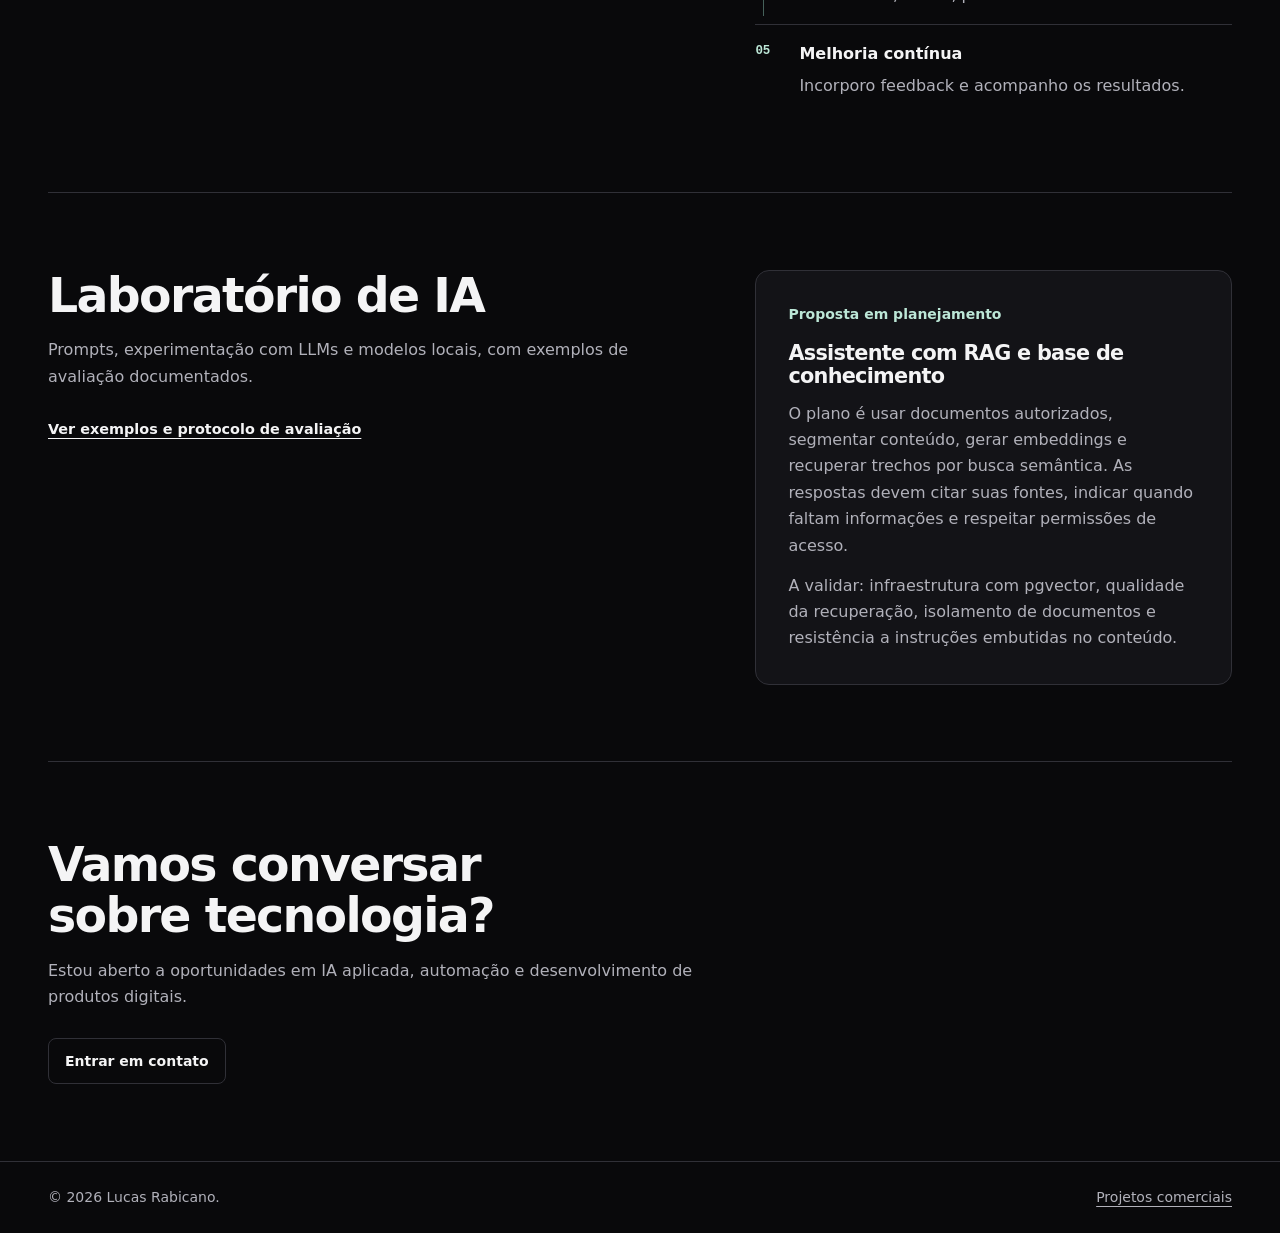
==== commit f1762436: "Destaca a plataforma FIT Global e redesenha a hero" ====
--- a/ia/index.html
+++ b/ia/index.html
@@ -87,6 +87,11 @@
             </article>
             <div class="project-list">
                 <details>
+                    <summary>FIT Global: plataforma de ensino de inglês</summary>
+                    <p>O perfil de aprendizado preenchido pelo aluno orienta a geração de aulas. O mentor revisa o material antes de publicar, e o backend registra respostas e progresso.</p>
+                    <a class="text-link" href="/projetos/fit-global" data-localized>Ler o case da FIT Global</a>
+                </details>
+                <details>
                     <summary>Golden Brasil: CRM e ferramentas internas</summary>
                     <p>Projeto de cliente. Atuei no desenvolvimento e aprimoramento do CRM interno, dos painéis e de ferramentas de apoio à operação comercial, além do site institucional. O case público mostra o site; as ferramentas internas são de acesso restrito.</p>
                     <a class="text-link" href="/#golden-brasil" data-localized>Ver o projeto Golden Brasil</a>
